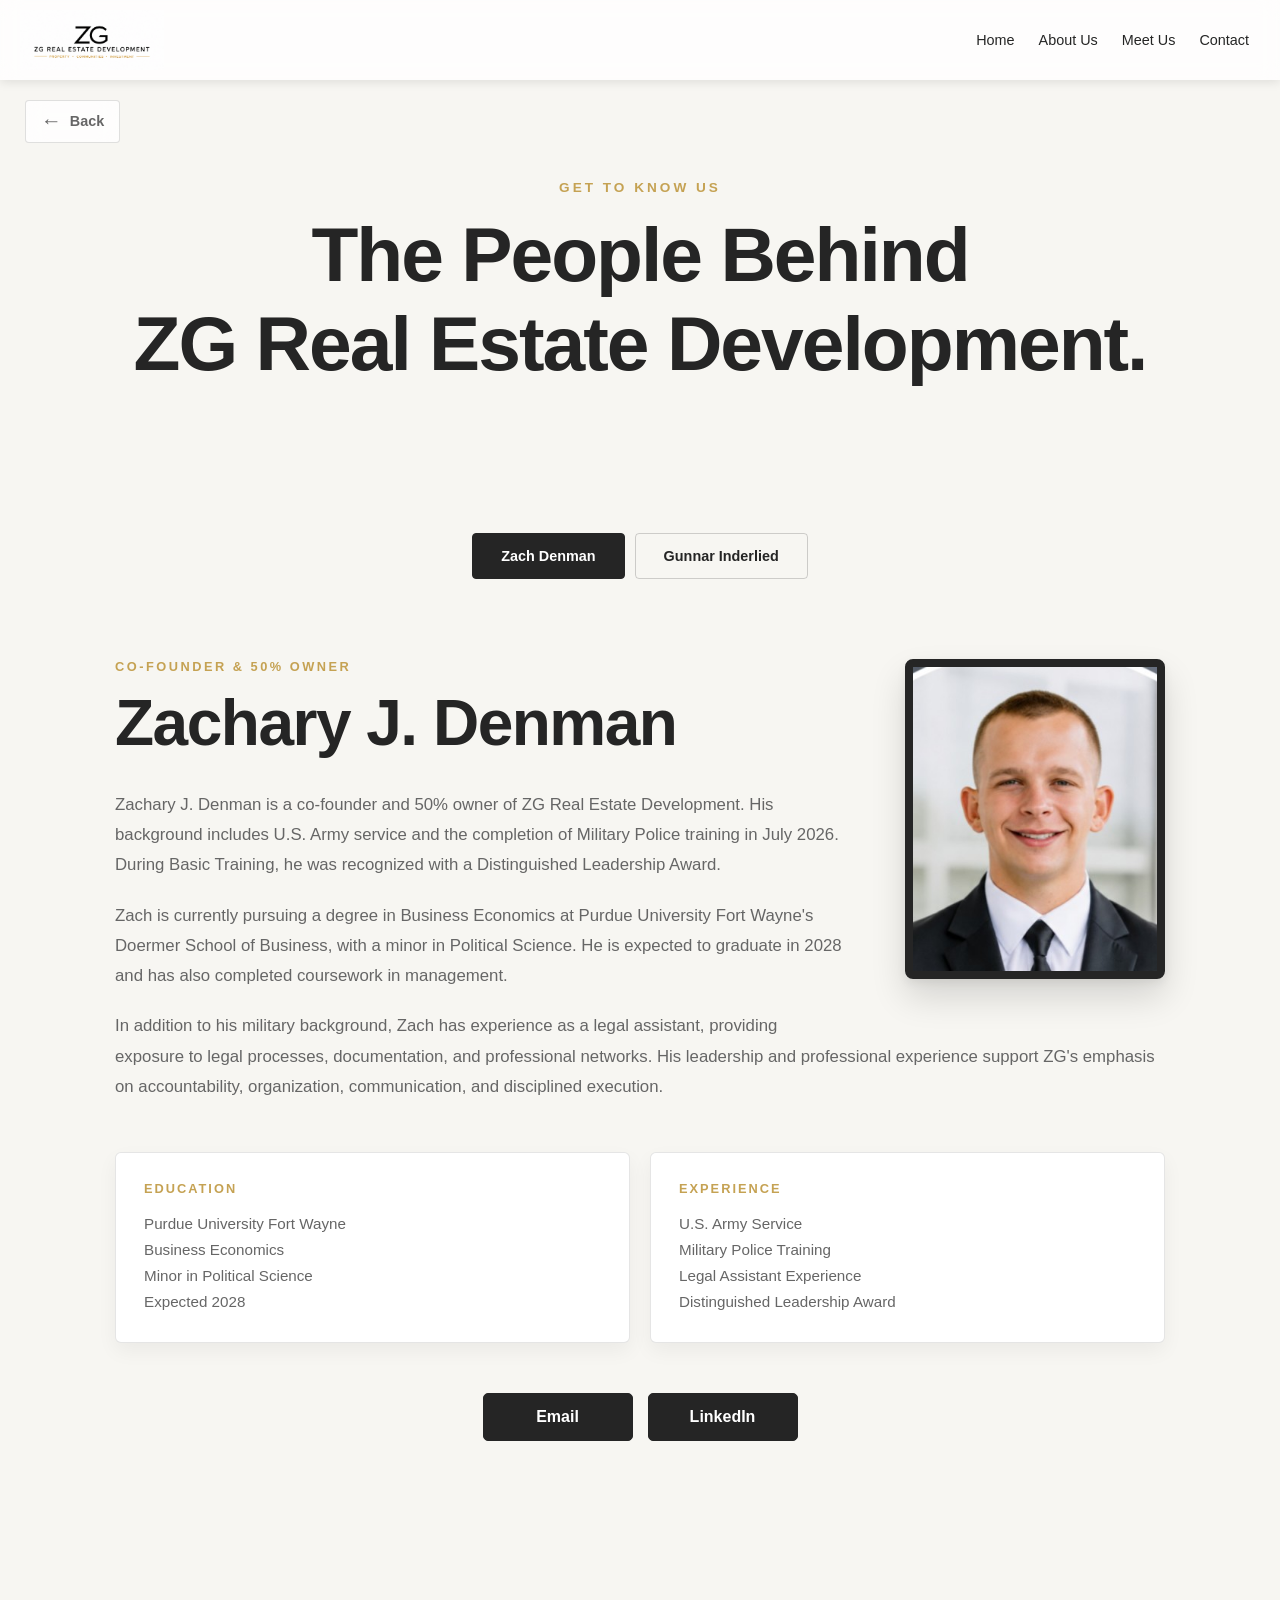
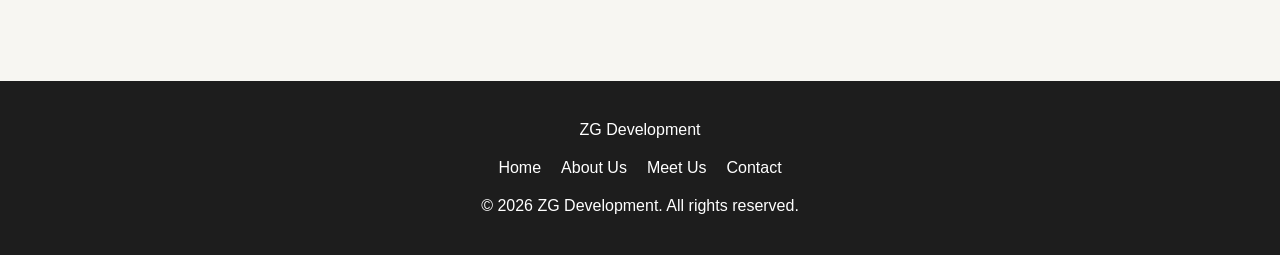
==== about.html @ 619434e5 "Add files via upload" ====
<!DOCTYPE html>
<html lang="en">

<head>
    <meta charset="UTF-8">
    <meta name="viewport" content="width=device-width, initial-scale=1.0">

    <title>Meet Us | ZG Real Estate Development</title>

    <!-- Website styles -->
    <link rel="stylesheet" href="variables.css">
    <link rel="stylesheet" href="about_styles.css">
</head>

<body>

    <!-- ============================================================
         NAVIGATION
         ============================================================ -->

    <header class="nav">

        <div class="nav-container">

            <!-- Logo -->
            <a class="nav-logo" href="index.html">
                <img
                    src="images/zg_logo.png"
                    alt="ZG Development Logo"
                >
            </a>

            <!-- Main Navigation -->
            <nav class="nav-links">

                <a href="index.html#home" class="nav-item">
                    Home
                </a>

                <a href="index.html#about" class="nav-item">
                    About Us
                </a>

                <a href="index.html#meet-us" class="nav-item">
                    Meet Us
                </a>

                <!--<a href="index.html#projects" class="nav-item">
                    Projects
                </a>

                <a href="index.html#portfolio" class="nav-item">
                    Portfolio
                </a>-->

                <a href="index.html#contact" class="nav-item">
                    Contact
                </a>

            </nav>

        </div>

    </header>


 <main>

    <!-- Back Arrow -->
    <div class="back-button-container">

    <a href="index.html#meet-us" class="back-button">
        <span class="back-arrow">←</span>
        Back
    </a>

    </div>

    <!-- ========================================================
         MEET US HEADER
         ======================================================== -->

    <section class="people-header">

        <div class="section-container">

            <p class="section-label">
                GET TO KNOW US
            </p>

            <h1>
                The People Behind <br>ZG Real Estate Development.
            </h1>

        </div>

    </section>


    <!-- ========================================================
         FOUNDER SECTION
         ======================================================== -->

    <section class="founder-section">

        <div class="section-container">

            <!-- Founder Toggle -->

            <div class="founder-selector">

                <button
                    class="founder-tab active"
                    onclick="showFounder('zach', this)"
                >
                    Zach Denman
                </button>

                <button
                    class="founder-tab"
                    onclick="showFounder('gunnar', this)"
                >
                    Gunnar Inderlied
                </button>

            </div>


            <!-- ==================================================
                 ZACH PROFILE
                 ================================================== -->

            <article id="zach" class="person-profile active-founder">

                <div class="person-image">
                    <img
                        src="images/zach.png"
                        alt="Zachary J. Denman"
                    >
                </div>

                <div class="person-info">

                    <p class="section-label">
                        CO-FOUNDER & 50% OWNER
                    </p>

                    <h2>
                        Zachary J. Denman
                    </h2>

                    <p>
                        Zachary J. Denman is a co-founder and 50% owner
                        of ZG Real Estate Development. His background
                        includes U.S. Army service and the completion of
                        Military Police training in July 2026. During
                        Basic Training, he was recognized with a
                        Distinguished Leadership Award.
                    </p>

                    <p>
                        Zach is currently pursuing a degree in Business
                        Economics at Purdue University Fort Wayne's
                        Doermer School of Business, with a minor in
                        Political Science. He is expected to graduate
                        in 2028 and has also completed coursework in
                        management.
                    </p>

                    <p>
                        In addition to his military background, Zach has
                        experience as a legal assistant, providing
                        exposure to legal processes, documentation, and
                        professional networks. His leadership and
                        professional experience support ZG's emphasis
                        on accountability, organization, communication,
                        and disciplined execution.
                    </p>


                    <!-- Zach Details -->
                    <div class="person-details">

                        <div class="person-detail-card">
                            <h3>Education</h3>
                            <p>
                                Purdue University Fort Wayne<br>
                                Business Economics<br>
                                Minor in Political Science<br>
                                Expected 2028
                            </p>
                        </div>

                        <div class="person-detail-card">
                            <h3>Experience</h3>
                            <p>
                                U.S. Army Service<br>
                                Military Police Training<br>
                                Legal Assistant Experience<br>
                                Distinguished Leadership Award
                            </p>
                        </div>

                    </div>

                    <div class="person-links">
                        <a href="mailto:ZACH_EMAIL_HERE" class="button">Email</a>
                        <a href="https://www.linkedin.com/in/zachary-denman-938538280/" class="button" target="_blank" rel="noopener noreferrer">LinkedIn</a>
                    </div>

                </div>

            </article>


            <!-- ==================================================
                 GUNNAR PROFILE
                 ================================================== -->

            <article id="gunnar" class="person-profile">

                <div class="person-image">
                    <img
                        src="images/gunnar.jpg"
                        alt="Gunnar J. Inderlied"
                    >
                </div>

                <div class="person-info">

                    <p class="section-label">
                        CO-FOUNDER & 50% OWNER
                    </p>

                    <h2>
                        Gunnar J. Inderlied
                    </h2>

                    <p>
                        Gunnar J. Inderlied is a co-founder and 50% owner-
                        operator of ZG Real Estate Development. He began
                        working in excavation at a young age through
                        projects with his father, who has extensive
                        experience in the field. These early experiences
                        helped him develop a strong work ethic and an
                        understanding of the construction process.
                    </p>

                    <p>
                        Gunnar currently works at First Federal Savings
                        Bank in Huntington as a Commercial Loan Processor
                        and Treasury Management Assistant. Through his
                        work in banking, he has developed an understanding
                        of lending processes, financial controls, cash
                        management, and financial analysis.
                    </p>

                    <p>
                        Gunnar is pursuing a degree in Finance at Purdue
                        University Fort Wayne's Doermer School of Business.
                        His experience in construction and banking gives
                        him a unique perspective on both the practical
                        and financial sides of real estate development.
                    </p>

                    <p>
                        Gunnar first entered the real estate industry
                        through wholesaling. As he learned more about the
                        market, he recognized an opportunity to make a
                        more meaningful and lasting contribution to his
                        local community through real estate development.
                        That vision ultimately led to the creation of
                        ZG Real Estate Development and its mission of
                        strengthening communities through property
                        investment.
                    </p>


                    <!-- Gunnar Details -->

                    <div class="person-details">

                        <div class="person-detail-card">
                            <h3>Education</h3>
                            <p>
                                Purdue University Fort Wayne<br>
                                Finance
                            </p>
                        </div>

                        <div class="person-detail-card">
                            <h3>Experience</h3>
                            <p>
                                Excavation & Construction<br>
                                Commercial Loan Processing<br>
                                Treasury Management<br>
                                Real Estate Wholesaling
                            </p>
                        </div>

                    </div>

                    <div class="person-links">
                        <a href="mailto:GUNNAR_EMAIL_HERE" class="button">Email</a>
                        <a href="https://www.linkedin.com/in/gunnar-inderlied-14171b3b3/" class="button" target="_blank" rel="noopener noreferrer">LinkedIn</a>
                    </div>

                </div>

            </article>

        </div>

    </section>

</main>
   <!-- ============================================================
         FOOTER
         ============================================================ -->

    <footer>

        <div class="footer-container">

            <!-- Business Name -->
            <p>
                ZG Development
            </p>


            <!-- Footer Navigation -->
            <div class="footer-links">

                <a href="index.html#home">
                    Home
                </a>

                <!--<a href="index.html#projects">
                    Projects
                </a>

                <a href="index.html#portfolio">
                    Portfolio
                </a>-->

                <a href="index.html#about">
                    About Us
                </a>

                <a href="index.html#meet-us">
                    Meet Us
                </a>

                <a href="index.html#contact">
                    Contact
                </a>

            </div>


            <!-- Copyright -->
            <p>
                &copy; 2026 ZG Development. All rights reserved.
            </p>

        </div>

    </footer>

    <!-- ============================================================
         FOUNDER TOGGLE JAVASCRIPT
         ============================================================ -->

    <script>

        function showFounder(founder, button) {

            // Hide all founder profiles
            document
                .querySelectorAll('.person-profile')
                .forEach(profile => {
                    profile.classList.remove('active-founder');
                });


            // Remove active state from all buttons
            document
                .querySelectorAll('.founder-tab')
                .forEach(tab => {
                    tab.classList.remove('active');
                });


            // Show selected founder
            document
                .getElementById(founder)
                .classList.add('active-founder');


            // Highlight selected button
            button.classList.add('active');

        }

    </script>

</body>

</html>
---- variables.css ----
/*
======================================================================
ZG REAL ESTATE DEVELOPMENT WEBSITE
Global CSS Variables

This file contains the variables used throughout the entire website.

IMPORTANT:
    - Change values in this file to update the website globally.
    - Do NOT put actual CSS styling rules in this file.
    - Other CSS files should reference these variables using var().

Example:
    background-color: var(--color-background);

======================================================================
*/


/*
======================================================================
COLOR VARIABLES
======================================================================

Use these variables for colors throughout the website.

To change the website's color scheme, you should only need to
change the values in this section.
======================================================================
*/

:root {
    /* ============================================================
   COLORS
   ============================================================ */

:root {
       /* Charcoal */
    /* Warm off-white */
           /* Charcoal text */
     /* Muted gray */
             /* Muted gold */






}


    /* ------------------------------
       Main Website Colors
       ------------------------------ */

    /* Main page background color */
    --color-background: #F7F6F2;   

    /* Main text color */
    --color-text: #252525;  

    /* Secondary/subtitle text color */
    --color-sub-text: #666666;

    /* Main brand color */
    --color-primary: #252525;   

    /* Secondary brand color */
    --color-secondary: #666666;   

    /* Accent color used for highlights, buttons, borders, etc. */
    --color-accent: #C5A253;  


    /* ------------------------------
       Navigation Colors
       ------------------------------ */

    /* Navigation bar background */
    --color-nav: rgba(255, 255, 255, 0.88);

    /* Navigation text color */
    --color-nav-text: #252525;

    /* Navigation text color when hovered */
    --color-nav-hover: #C5A253;

    /* Navigation border color */
    --color-nav-border: #4bccff;


    /* ------------------------------
       Footer Colors
       ------------------------------ */

    /* Footer background color */
    --color-footer-background: #1D1D1D;

    /* Footer main text color */
    --color-footer-text: #FFFFFF;

    /* Footer secondary text color */
    --color-footer-sub-text: #aaaaaa;


    /* ------------------------------
       Button Colors
       ------------------------------ */

    /* Button background color */
    --color-button-background: #000000;

    /* Button text color */
    --color-button-text: #ffffff;

    /* Button background when hovered */
    --color-button-hover: #4bccff;

    /* Button text when hovered */
    --color-button-hover-text: #000000;
}


/*
======================================================================
FONT VARIABLES
======================================================================

Change the fonts used throughout the website here.

If using a custom font later, it can be added here.
======================================================================
*/

:root {

    /* Main font used for normal body text */
    --font-main: Arial, Helvetica, sans-serif;

    /* Font used for headings */
    --font-heading: Arial, Helvetica, sans-serif;

    /* Font used for navigation */
    --font-navigation: Arial, Helvetica, sans-serif;

    /* Font used for buttons */
    --font-button: Arial, Helvetica, sans-serif;
}


/*
======================================================================
FONT SIZE VARIABLES
======================================================================

These control common text sizes throughout the website.

Individual sections can still use their own sizes when necessary.
======================================================================
*/

:root {

    /* Main website body text */
    --font-size-body: 16px;

    /* Small text */
    --font-size-small: 14px;

    /* Navigation text */
    --font-size-navigation: 16px;

    /* Main page heading */
    --font-size-h1: 48px;

    /* Section heading */
    --font-size-h2: 36px;

    /* Smaller heading */
    --font-size-h3: 28px;

    /* Button text */
    --font-size-button: 16px;
}


/*
======================================================================
FONT WEIGHT VARIABLES
======================================================================
*/

:root {

    /* Normal body text */
    --font-weight-normal: 400;

    /* Slightly emphasized text */
    --font-weight-medium: 500;

    /* Bold text */
    --font-weight-bold: 700;
}


/*
======================================================================
NAVIGATION VARIABLES
======================================================================

These variables control the overall appearance and spacing
of the navigation bar.
======================================================================
*/

:root {

    /* Height of the navigation bar */
    --nav-height: 80px;

    /* Horizontal/vertical padding inside the navigation */
    --nav-padding: 20px;

    /* Padding around each navigation item */
    --nav-item-padding: 15px;

    /* Space between navigation items */
    --nav-item-gap: 10px;

    /* Width of the navigation border */
    --nav-border-width: 1px;

    /* Navigation border radius */
    --nav-border-radius: 0px;

    /* Navigation shadow */
    --nav-shadow: 0 2px 10px rgba(0, 0, 0, 0.1);

    /* Distance between the logo and navigation links */
    --nav-logo-margin: 30px;
}


/*
======================================================================
WEBSITE LAYOUT VARIABLES
======================================================================

These control the overall width and spacing of website content.
======================================================================
*/

:root {

    /* Maximum width of the main website content */
    --content-max-width: 1200px;

    /* Horizontal padding around website content */
    --content-padding: 20px;

    /* Default spacing between sections */
    --section-spacing: 80px;

    /* Default section top/bottom padding */
    --section-padding: 80px;

    /* Default section left/right padding */
    --section-horizontal-padding: 20px;
}


/*
======================================================================
SPACING VARIABLES
======================================================================

These provide consistent spacing throughout the website.

Use these instead of creating random spacing values whenever possible.
======================================================================
*/

:root {

    /* Extra-small spacing */
    --spacing-xs: 5px;

    /* Small spacing */
    --spacing-sm: 10px;

    /* Medium spacing */
    --spacing-md: 20px;

    /* Large spacing */
    --spacing-lg: 40px;

    /* Extra-large spacing */
    --spacing-xl: 60px;

    /* Very large spacing */
    --spacing-xxl: 80px;
}


/*
======================================================================
BORDER VARIABLES
======================================================================

Common border settings used throughout the website.
======================================================================
*/

:root {

    /* Standard border width */
    --border-width: 1px;

    /* Standard border style */
    --border-style: solid;

    /* Default border color */
    --border-color: #dddddd;

    /* Small corner radius */
    --border-radius-small: 4px;

    /* Medium corner radius */
    --border-radius-medium: 8px;

    /* Large corner radius */
    --border-radius-large: 16px;

    /* Completely round elements */
    --border-radius-round: 50%;
}


/*
======================================================================
BUTTON VARIABLES
======================================================================
*/

:root {

    /* Button padding */
    --button-padding-vertical: 12px;
    --button-padding-horizontal: 24px;

    /* Button border width */
    --button-border-width: 1px;

    /* Button corner radius */
    --button-border-radius: 6px;

    /* Time it takes for button hover animations */
    --button-transition-speed: 0.2s;
}


/*
======================================================================
IMAGE VARIABLES
======================================================================

These are useful for keeping images consistent throughout
the website.
======================================================================
*/

:root {

    /* Default image corner radius */
    --image-border-radius: 8px;

    /* Default image aspect ratio */
    --image-aspect-ratio: 16 / 9;
}


/*
======================================================================
SHADOW VARIABLES
======================================================================

Common shadows used throughout the website.
======================================================================
*/

:root {

    /* Small shadow */
    --shadow-small: 0 2px 5px rgba(0, 0, 0, 0.1);

    /* Medium shadow */
    --shadow-medium: 0 4px 10px rgba(0, 0, 0, 0.15);

    /* Large shadow */
    --shadow-large: 0 8px 20px rgba(0, 0, 0, 0.2);
}


/*
======================================================================
TRANSITION VARIABLES
======================================================================

Controls how quickly animations and hover effects occur.
======================================================================
*/

:root {

    /* Fast transition */
    --transition-fast: 0.15s ease;

    /* Normal transition */
    --transition-normal: 0.25s ease;

    /* Slow transition */
    --transition-slow: 0.4s ease;
}


/*
======================================================================
Z-INDEX VARIABLES
======================================================================

Controls which elements appear in front of other elements.

Higher numbers appear above lower numbers.
======================================================================
*/

:root {

    /* Normal content */
    --z-content: 1;

    /* Images/cards that need slight priority */
    --z-card: 10;

    /* Navigation bar */
    --z-navigation: 1000;

    /* Modals/popups */
    --z-modal: 2000;
}


/*
======================================================================
RESPONSIVE BREAKPOINT VARIABLES
======================================================================

These values can be used when creating media queries.

NOTE:
CSS variables cannot be directly used as the condition of a
media query in standard CSS, so these values are primarily
documentation/reference values.

Common breakpoints:
    Mobile:       < 768px
    Tablet:       768px - 1023px
    Desktop:      1024px+
======================================================================
*/

/*
    Mobile:
    768px

    Tablet:
    1024px

    Large Desktop:
    1440px
*/
---- about_styles.css ----
/* ============================================================
   INITIALIZING STYLES
   ============================================================ */

* {
    margin: 0;
    padding: 0;
    box-sizing: border-box;
}

html,
body {
    width: 100%;
    min-height: 100%;
}

body {
    font-family: var(--font-main);
    background-color: var(--color-background);
    color: var(--color-text);
}

a {
    text-decoration: none;
    color: inherit;
}


/* ============================================================
   NAVIGATION BAR
   ============================================================ */

.nav {
    width: 100%;
}

.nav-container {
    display: flex;
    align-items: center;

    position: fixed;
    top: 0;
    left: 0;

    width: 100%;
    height: var(--nav-height);

    padding: 0 20px;

    background-color: rgba(255, 255, 255, 0.8);

    backdrop-filter: blur(10px);
    -webkit-backdrop-filter: blur(10px);

    box-shadow: var(--nav-shadow);

    z-index: 1000;
}


/* ============================================================
   NAVIGATION LOGO
   ============================================================ */

.nav-logo {
    display: flex;
    align-items: center;

    margin-right: auto;

    height: 60px;

    flex-shrink: 0;
}

.nav-logo img {
    display: block;

    height: 60px;
    width: auto;

    object-fit: contain;
}


/* ============================================================
   NAVIGATION LINKS
   ============================================================ */

.nav-links {
    display: flex;
    align-items: center;

    gap: 2px;

    flex-shrink: 0;
}

.nav-item {
    display: block;

    padding: 8px 10px;

    color: var(--color-nav-text);

    border: var(--nav-border-width) solid transparent;
    border-radius: var(--border-radius);

    white-space: nowrap;

    font-size: 0.9rem;

    transition:
        color 0.2s ease,
        background-color 0.2s ease,
        border-color 0.2s ease;
}

.nav-item:hover {
    color: var(--color-nav-hover);
    border-color: var(--color-accent);
}

/* ============================================================
   BACK BUTTON
   ============================================================ */

.back-button-container {
    position: fixed;
    top: 100px;
    left: 25px;
    z-index: 999;
}

.back-button {
    display: inline-flex;
    align-items: center;
    gap: 8px;

    padding: 10px 15px;

    color: var(--color-secondary);
    background-color: rgba(255, 255, 255, 0.8);

    border: 1px solid rgba(0, 0, 0, 0.12);
    border-radius: 4px;

    font-size: 0.9rem;
    font-weight: 600;

    backdrop-filter: blur(10px);
    -webkit-backdrop-filter: blur(10px);

    transition:
        color 0.2s ease,
        transform 0.2s ease,
        background-color 0.2s ease;
}

.back-arrow {
    font-size: 1.3rem;
    line-height: 1;
}

.back-button:hover {
    color: var(--color-accent);
    transform: translateX(-3px);
    background-color: rgba(255, 255, 255, 0.95);
}

/* ============================================================
   PEOPLE HEADER
   ============================================================ */

.people-header {
    padding-top: 180px;
    padding-bottom: 80px;

    text-align: center;

    background-color: var(--color-background);
}

.people-header .section-label {
    margin-bottom: 15px;

    color: var(--color-accent);

    font-size: 0.85rem;
    font-weight: 700;

    letter-spacing: 3px;
}

.people-header h1 {
    margin-bottom: 25px;

    color: var(--color-primary);

    font-size: clamp(3rem, 6vw, 5rem);
    font-weight: 600;

    letter-spacing: -2px;
}

.people-intro {
    max-width: 650px;

    margin: 0 auto;

    color: var(--color-secondary);

    font-size: 1.1rem;
    line-height: 1.7;
}


/* ============================================================
   FOUNDER SECTION
   ============================================================ */

.founder-section {
    padding: 40px var(--content-padding) 120px;

    background-color: var(--color-background);
}


/* ============================================================
   FOUNDER SELECTOR
   ============================================================ */

.founder-selector {
    display: flex;

    justify-content: center;

    gap: 10px;

    margin-bottom: 80px;
}

.founder-tab {
    padding: 14px 28px;

    border: 1px solid rgba(37, 37, 37, 0.2);

    border-radius: 4px;

    background-color: transparent;

    color: var(--color-primary);

    font-family: inherit;
    font-size: 0.9rem;
    font-weight: 600;

    cursor: pointer;

    transition:
        background-color 0.2s ease,
        color 0.2s ease,
        border-color 0.2s ease;
}

.founder-tab:hover,
.founder-tab.active {
    background-color: var(--color-primary);

    border-color: var(--color-primary);

    color: #ffffff;
}


/* ============================================================
   PERSON PROFILE
   ============================================================ */

.person-profile {
    display: none;

    max-width: 1050px;

    margin: 0 auto;

    padding-bottom: 120px;
}

.person-profile.active-founder {
    display: block;
}


/* ============================================================
   PERSON IMAGE
   ============================================================ */

.person-image {
    float: right;

    width: 260px;
    height: 320px;

    margin: 0 0 35px 55px;

    overflow: hidden;

    border-radius: 8px;

    border: 8px solid var(--color-primary);

    box-shadow:
        0 18px 35px rgba(0, 0, 0, 0.14),
        0 4px 10px rgba(0, 0, 0, 0.06);
}

.person-image img {
    width: 100%;
    height: 100%;

    display: block;

    object-fit: cover;
}


/* ============================================================
   PERSON INFORMATION
   ============================================================ */

.person-info {
    display: block;
}

.person-info .section-label {
    margin-bottom: 12px;

    color: var(--color-accent);

    font-size: 0.8rem;
    font-weight: 700;

    letter-spacing: 2.5px;
}

.person-info h2 {
    margin-bottom: 30px;

    color: var(--color-primary);

    font-size: clamp(2.5rem, 5vw, 4rem);

    font-weight: 600;

    letter-spacing: -1.5px;
}

.person-info > p:not(.section-label) {
    margin-bottom: 20px;

    color: var(--color-secondary);

    font-size: 1.05rem;

    line-height: 1.8;
}


/* ============================================================
   PERSON DETAILS
   ============================================================ */

.person-details {
    display: grid;

    grid-template-columns: 1fr 1fr;

    gap: 30px;

    margin-top: 40px;

    clear: both;
}

.person-details h3 {
    margin-bottom: 10px;

    color: var(--color-primary);

    font-size: 1rem;
}

.person-details p {
    color: var(--color-secondary);

    line-height: 1.6;
}

/* Person Cards */

.person-details {
    display: grid;
    grid-template-columns: 1fr 1fr;
    gap: 20px;

    margin-top: 50px;
    clear: both;
}

.person-detail-card {
    padding: 28px;

    background-color: #ffffff;

    border: 1px solid rgba(0, 0, 0, 0.1);
    border-radius: 6px;

    box-shadow: 0 8px 20px rgba(0, 0, 0, 0.05);
}

.person-detail-card h3 {
    margin-bottom: 15px;

    color: var(--color-accent);

    font-size: 0.8rem;
    font-weight: 700;
    letter-spacing: 2px;
    text-transform: uppercase;
}

.person-detail-card p {
    color: var(--color-secondary);
    font-size: 0.95rem;
    line-height: 1.7;
}


/* ============================================================
   PERSON LINKS
   ============================================================ */

.person-links {
    display: flex;
    justify-content: center;
    gap: 15px;
    margin-top: 50px;
    clear: both;
}

.person-links .button {
    display: inline-flex;
    align-items: center;
    justify-content: center;

    min-width: 150px;
    padding: 14px 28px;

    background-color: var(--color-primary);
    color: #ffffff;

    border: 1px solid var(--color-primary);
    border-radius: 5px;

    font-size: 1rem;
    font-weight: 600;

    transition:
        background-color 0.2s ease,
        color 0.2s ease,
        border-color 0.2s ease,
        transform 0.2s ease;
}

.person-links .button:hover {
    background-color: var(--color-accent);
    border-color: var(--color-accent);
    color: var(--color-primary);
    transform: translateY(-2px);
}


/* ============================================================
   FOOTER
   ============================================================ */

footer {
    width: 100%;

    padding: 40px var(--content-padding);

    background-color: var(--color-footer-background);

    color: var(--color-footer-text);

    text-align: center;
}

.footer-container {
    width: 100%;
    max-width: var(--content-width);

    margin: 0 auto;
}

.footer-links {
    display: flex;

    justify-content: center;

    gap: 20px;

    margin: 20px 0;
}

.footer-links a:hover {
    color: var(--color-accent);
}


/* ============================================================
   MOBILE
   ============================================================ */

@media (max-width: 768px) {

    .nav-container {
        padding: 0 15px;
    }

    .nav-logo {
        height: 50px;
    }

    .nav-logo img {
        height: 50px;
    }

    .nav-links {
        gap: 0;
    }

    .nav-item {
        padding: 7px 6px;
        font-size: 0.8rem;
    }


    .people-header {
        padding-top: 150px;
        padding-bottom: 60px;
    }

    .people-header h1 {
        font-size: 3rem;
    }


    .founder-selector {
        flex-direction: column;

        align-items: stretch;

        max-width: 350px;

        margin-left: auto;
        margin-right: auto;

        margin-bottom: 60px;
    }

    .founder-tab {
        text-align: center;
    }


    .person-profile {
        padding-bottom: 80px;
    }


    .person-image {
        float: none;

        width: 220px;
        height: 280px;

        margin: 0 auto 40px;
    }


    .person-details {
        grid-template-columns: 1fr;
    }


    .person-links {
        flex-wrap: wrap;
    }
}
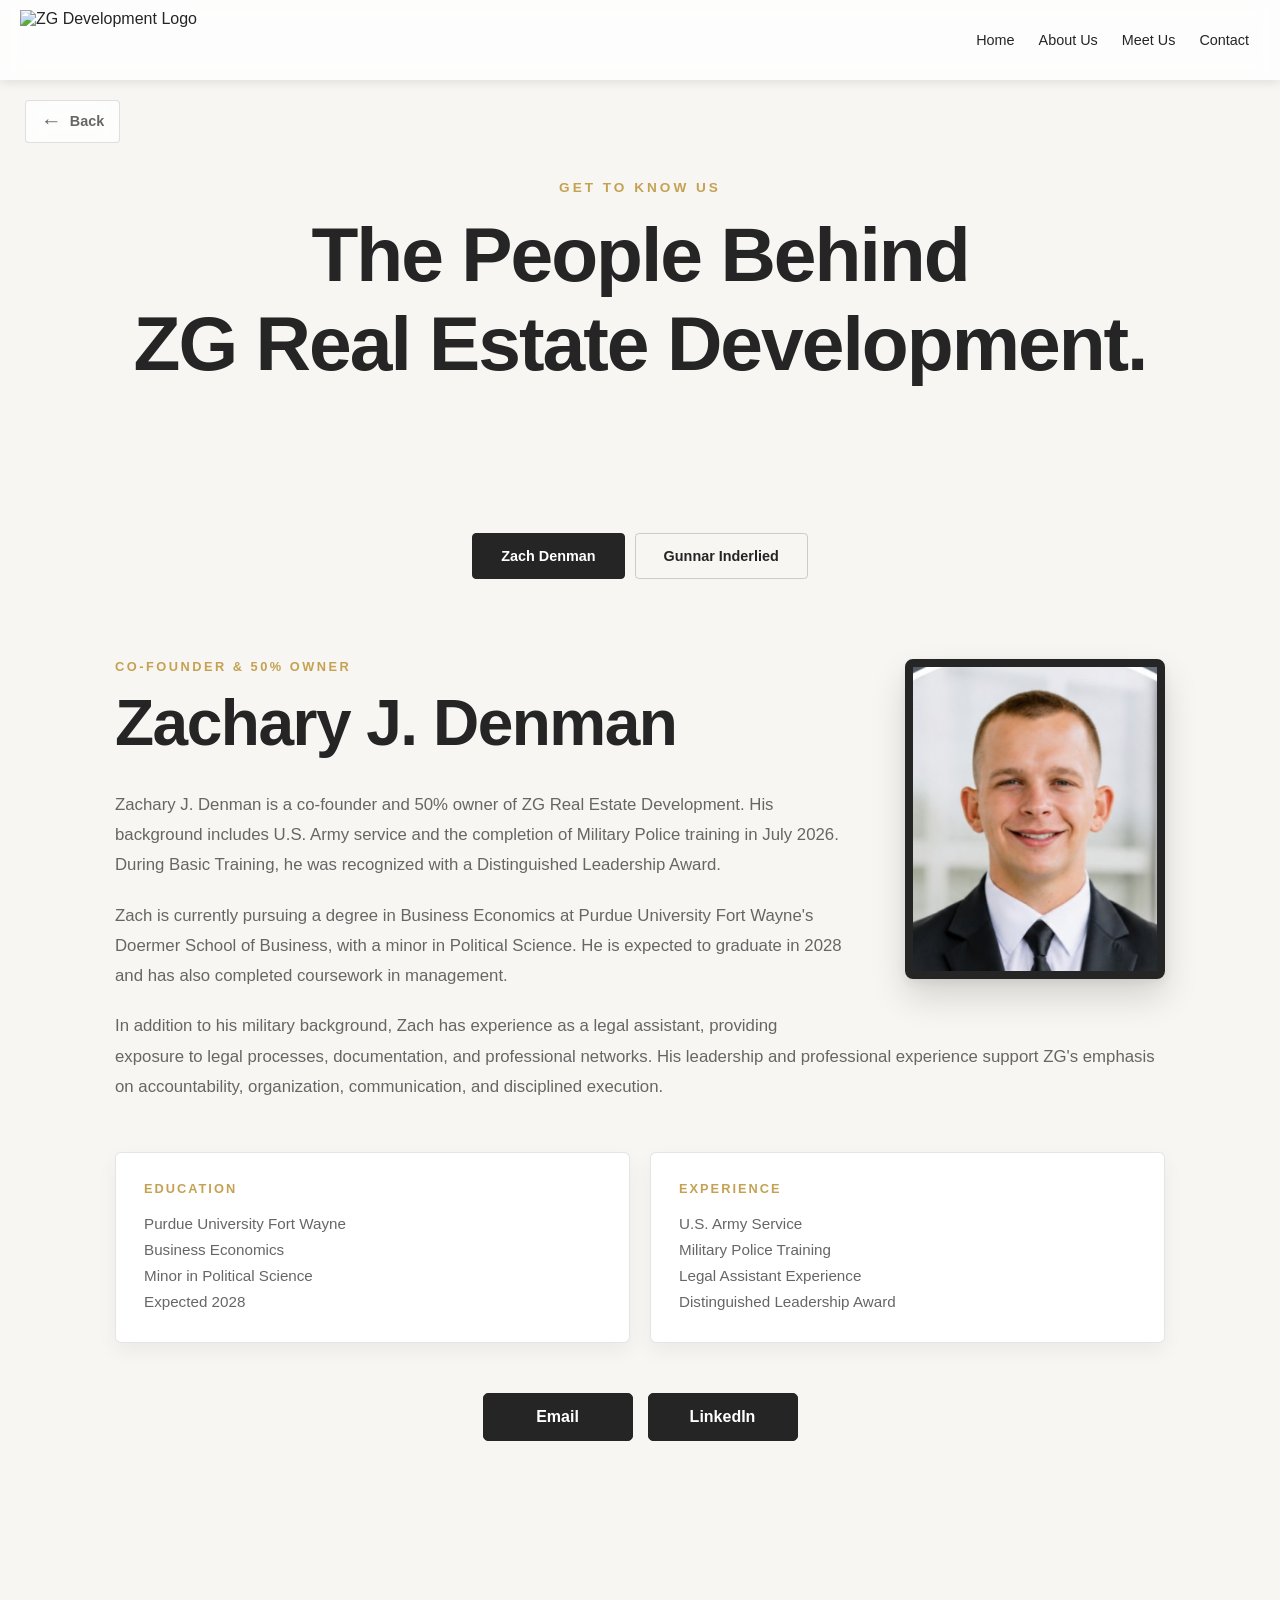
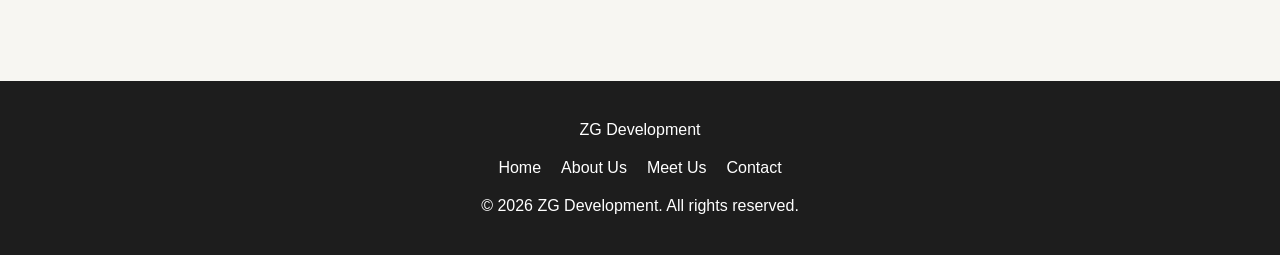
==== commit 955780ac: "Update about.html" ====
--- a/about.html
+++ b/about.html
@@ -25,7 +25,7 @@
             <!-- Logo -->
             <a class="nav-logo" href="index.html">
                 <img
-                    src="images/zg_logo.png"
+                    src="images/zg_logo_small.jpg"
                     alt="ZG Development Logo"
                 >
             </a>
@@ -204,7 +204,7 @@
                     </div>
 
                     <div class="person-links">
-                        <a href="mailto:ZACH_EMAIL_HERE" class="button">Email</a>
+                        <a href="mailto:zachary@zgre-development.com" class="button">Email</a>
                         <a href="https://www.linkedin.com/in/zachary-denman-938538280/" class="button" target="_blank" rel="noopener noreferrer">LinkedIn</a>
                     </div>
 
@@ -301,7 +301,7 @@
                     </div>
 
                     <div class="person-links">
-                        <a href="mailto:GUNNAR_EMAIL_HERE" class="button">Email</a>
+                        <a href="mailto:gunnar@zgre-development.com" class="button">Email</a>
                         <a href="https://www.linkedin.com/in/gunnar-inderlied-14171b3b3/" class="button" target="_blank" rel="noopener noreferrer">LinkedIn</a>
                     </div>
 
@@ -406,4 +406,4 @@
 
 </body>
 
-</html>+</html>
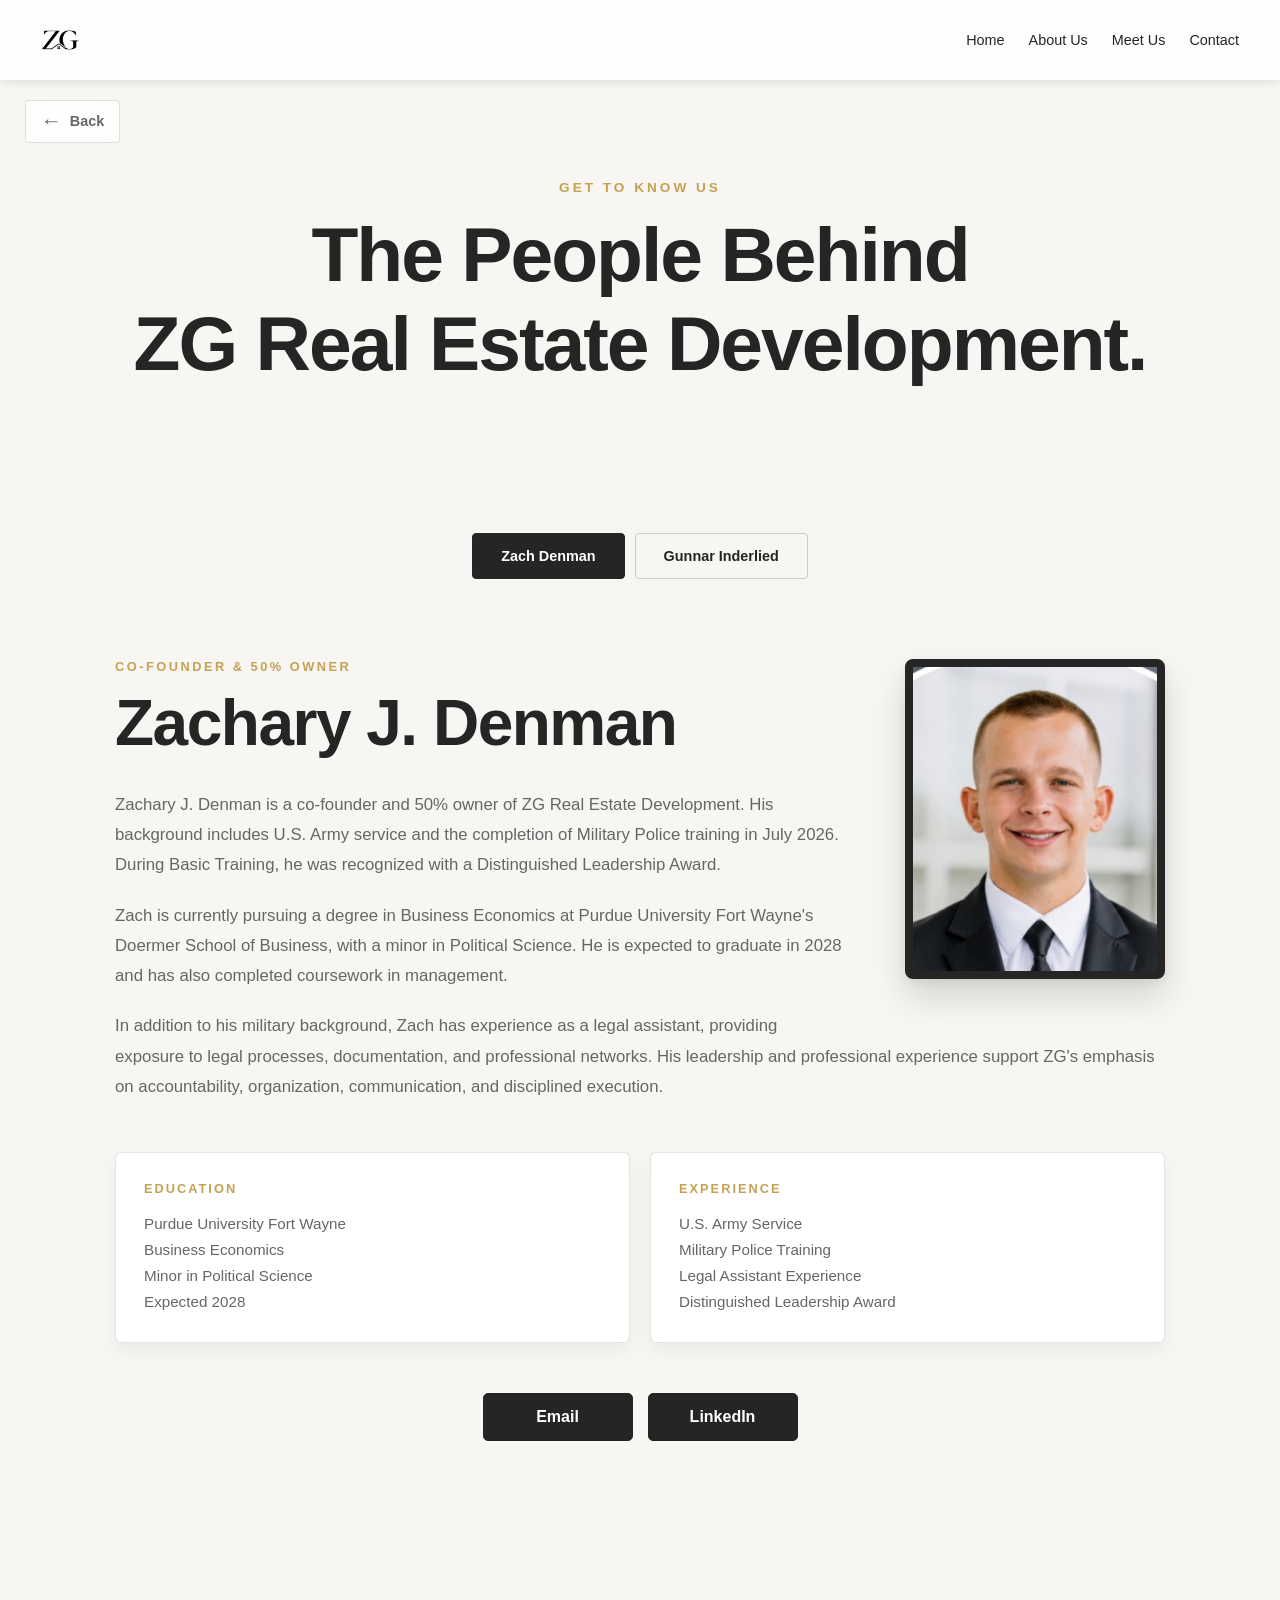
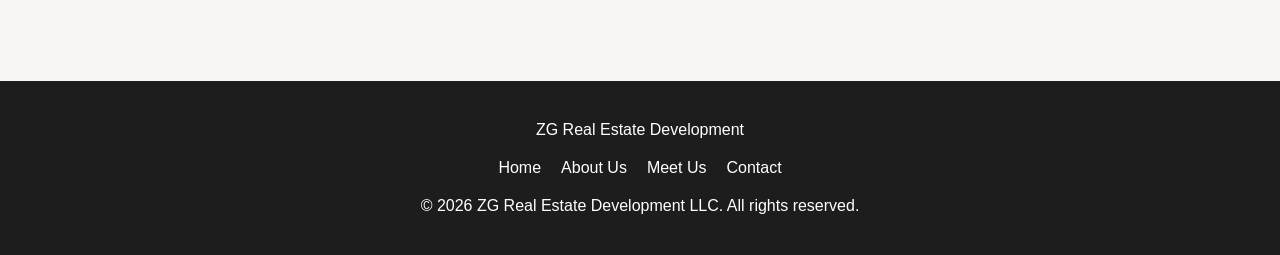
==== commit ac36bb68: "Update about.html" ====
--- a/about.html
+++ b/about.html
@@ -324,7 +324,7 @@
 
             <!-- Business Name -->
             <p>
-                ZG Development
+                ZG Real Estate Development
             </p>
 
 
@@ -360,7 +360,7 @@
 
             <!-- Copyright -->
             <p>
-                &copy; 2026 ZG Development. All rights reserved.
+                &copy; 2026 ZG Real Estate Development LLC. All rights reserved.
             </p>
 
         </div>
@@ -371,38 +371,65 @@
          FOUNDER TOGGLE JAVASCRIPT
          ============================================================ -->
 
-    <script>
-
-        function showFounder(founder, button) {
-
-            // Hide all founder profiles
-            document
-                .querySelectorAll('.person-profile')
-                .forEach(profile => {
-                    profile.classList.remove('active-founder');
-                });
-
-
-            // Remove active state from all buttons
-            document
-                .querySelectorAll('.founder-tab')
-                .forEach(tab => {
-                    tab.classList.remove('active');
-                });
-
-
-            // Show selected founder
-            document
-                .getElementById(founder)
-                .classList.add('active-founder');
-
-
-            // Highlight selected button
-            button.classList.add('active');
+         <script>
+
+    function showFounder(founder, button) {
+
+        // Hide all founder profiles
+        document
+            .querySelectorAll('.person-profile')
+            .forEach(profile => {
+                profile.classList.remove('active-founder');
+            });
+
+
+        // Remove active state from all buttons
+        document
+            .querySelectorAll('.founder-tab')
+            .forEach(tab => {
+                tab.classList.remove('active');
+            });
+
+
+        // Show selected founder
+        document
+            .getElementById(founder)
+            .classList.add('active-founder');
+
+
+        // Highlight selected button
+        button.classList.add('active');
+
+    }
+
+
+    // Check which founder was selected from the URL
+    window.addEventListener('DOMContentLoaded', function () {
+
+        const founder = window.location.hash.substring(1);
+
+        if (founder === 'zach' || founder === 'gunnar') {
+
+            const button = document.querySelector(
+                `.founder-tab[onclick*="${founder}"]`
+            );
+
+            if (button) {
+                showFounder(founder, button);
+            }
+
+            // Remove the hash so the page stays at the top
+            history.replaceState(
+                null,
+                '',
+                window.location.pathname
+            );
 
         }
 
-    </script>
+    });
+
+</script>
 
 </body>
 
--- a/about_styles.css
+++ b/about_styles.css
@@ -34,6 +34,8 @@
     width: 100%;
 }
 
+
+/* Main navigation container */
 .nav-container {
     display: flex;
     align-items: center;
@@ -45,7 +47,7 @@
     width: 100%;
     height: var(--nav-height);
 
-    padding: 0 20px;
+    padding: 0 30px;
 
     background-color: rgba(255, 255, 255, 0.8);
 
@@ -68,18 +70,24 @@
 
     margin-right: auto;
 
-    height: 60px;
-
-    flex-shrink: 0;
+    height: 55px;
 }
 
 .nav-logo img {
     display: block;
 
-    height: 60px;
+    height: 55px;
     width: auto;
 
     object-fit: contain;
+}
+
+.nav-logo {
+    height: 40px;
+}
+
+.nav-logo img {
+    height: 40px;
 }
 
 
@@ -598,4 +606,4 @@
     .person-links {
         flex-wrap: wrap;
     }
-}+}
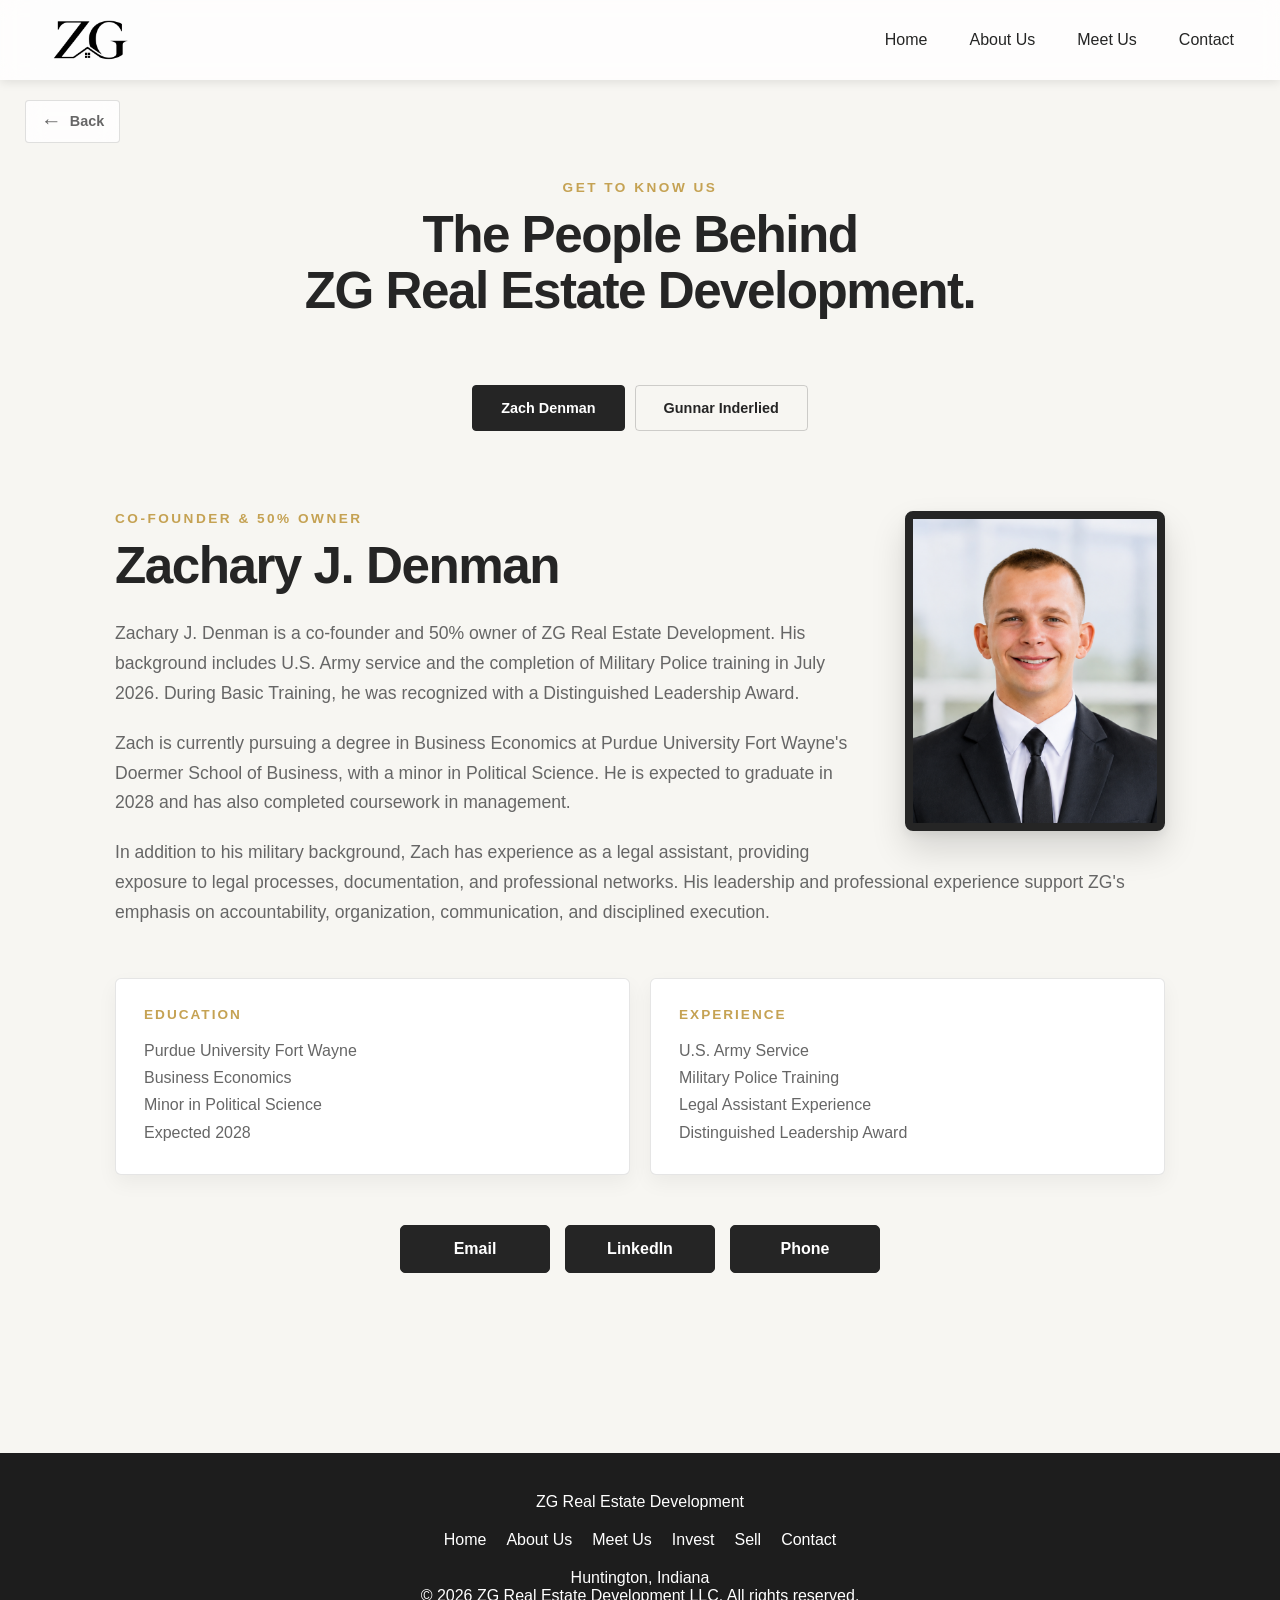
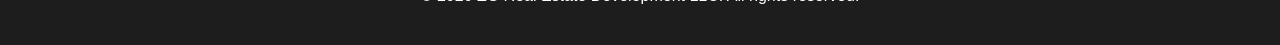
==== commit a22d687b: "Update about.html" ====
--- a/about.html
+++ b/about.html
@@ -206,6 +206,7 @@
                     <div class="person-links">
                         <a href="mailto:zachary@zgre-development.com" class="button">Email</a>
                         <a href="https://www.linkedin.com/in/zachary-denman-938538280/" class="button" target="_blank" rel="noopener noreferrer">LinkedIn</a>
+                        <a href="tel:2603888942" class="button">Phone</a>
                     </div>
 
                 </div>
@@ -303,6 +304,7 @@
                     <div class="person-links">
                         <a href="mailto:gunnar@zgre-development.com" class="button">Email</a>
                         <a href="https://www.linkedin.com/in/gunnar-inderlied-14171b3b3/" class="button" target="_blank" rel="noopener noreferrer">LinkedIn</a>
+                        <a href="tel:2603888009" class="button">Phone</a>
                     </div>
 
                 </div>
@@ -322,43 +324,23 @@
 
         <div class="footer-container">
 
-            <!-- Business Name -->
             <p>
-                ZG Real Estate Development
+                <a href="index.html#home">ZG Real Estate Development</a>
             </p>
 
-
-            <!-- Footer Navigation -->
             <div class="footer-links">
-
-                <a href="index.html#home">
-                    Home
-                </a>
-
-                <!--<a href="index.html#projects">
-                    Projects
-                </a>
-
-                <a href="index.html#portfolio">
-                    Portfolio
-                </a>-->
-
-                <a href="index.html#about">
-                    About Us
-                </a>
-
-                <a href="index.html#meet-us">
-                    Meet Us
-                </a>
-
-                <a href="index.html#contact">
-                    Contact
-                </a>
-
+                <a href="index.html#home">Home</a>
+                <a href="index.html#about">About Us</a>
+                <a href="index.html#meet-us">Meet Us</a>
+                <a href="invest.html">Invest</a>
+                <a href="sell.html">Sell</a>
+                <a href="contact.html">Contact</a>
             </div>
 
-
-            <!-- Copyright -->
+            <p>
+                Huntington, Indiana
+            </p>
+
             <p>
                 &copy; 2026 ZG Real Estate Development LLC. All rights reserved.
             </p>
--- a/about_styles.css
+++ b/about_styles.css
@@ -34,8 +34,6 @@
     width: 100%;
 }
 
-
-/* Main navigation container */
 .nav-container {
     display: flex;
     align-items: center;
@@ -70,24 +68,16 @@
 
     margin-right: auto;
 
-    height: 55px;
+    height: 80px;
 }
 
 .nav-logo img {
     display: block;
 
-    height: 55px;
+    height: 80px;
     width: auto;
 
     object-fit: contain;
-}
-
-.nav-logo {
-    height: 40px;
-}
-
-.nav-logo img {
-    height: 40px;
 }
 
 
@@ -99,24 +89,16 @@
     display: flex;
     align-items: center;
 
-    gap: 2px;
-
-    flex-shrink: 0;
+    gap: 10px;
 }
 
 .nav-item {
-    display: block;
-
-    padding: 8px 10px;
+    padding: var(--nav-item-padding);
 
     color: var(--color-nav-text);
 
     border: var(--nav-border-width) solid transparent;
     border-radius: var(--border-radius);
-
-    white-space: nowrap;
-
-    font-size: 0.9rem;
 
     transition:
         color 0.2s ease,
@@ -129,20 +111,24 @@
     border-color: var(--color-accent);
 }
 
+
 /* ============================================================
    BACK BUTTON
    ============================================================ */
 
 .back-button-container {
     position: fixed;
+
     top: 100px;
     left: 25px;
+
     z-index: 999;
 }
 
 .back-button {
     display: inline-flex;
     align-items: center;
+
     gap: 8px;
 
     padding: 10px 15px;
@@ -172,9 +158,12 @@
 
 .back-button:hover {
     color: var(--color-accent);
+
     transform: translateX(-3px);
+
     background-color: rgba(255, 255, 255, 0.95);
 }
+
 
 /* ============================================================
    PEOPLE HEADER
@@ -182,7 +171,7 @@
 
 .people-header {
     padding-top: 180px;
-    padding-bottom: 80px;
+    padding-bottom: 0;
 
     text-align: center;
 
@@ -190,14 +179,14 @@
 }
 
 .people-header .section-label {
-    margin-bottom: 15px;
+    margin-bottom: 12px;
 
     color: var(--color-accent);
 
     font-size: 0.85rem;
     font-weight: 700;
 
-    letter-spacing: 3px;
+    letter-spacing: 2.5px;
 }
 
 .people-header h1 {
@@ -205,10 +194,11 @@
 
     color: var(--color-primary);
 
-    font-size: clamp(3rem, 6vw, 5rem);
+    font-size: clamp(2.3rem, 4vw, 3.6rem);
     font-weight: 600;
 
-    letter-spacing: -2px;
+    line-height: 1.1;
+    letter-spacing: -1.5px;
 }
 
 .people-intro {
@@ -292,7 +282,7 @@
 
     margin: 0 auto;
 
-    padding-bottom: 120px;
+    padding-bottom: 60px;
 }
 
 .person-profile.active-founder {
@@ -346,21 +336,22 @@
 
     color: var(--color-accent);
 
-    font-size: 0.8rem;
+    font-size: 0.85rem;
     font-weight: 700;
 
     letter-spacing: 2.5px;
 }
 
 .person-info h2 {
-    margin-bottom: 30px;
+    margin-bottom: 25px;
 
     color: var(--color-primary);
 
-    font-size: clamp(2.5rem, 5vw, 4rem);
+    font-size: clamp(2.3rem, 4vw, 3.6rem);
 
     font-weight: 600;
 
+    line-height: 1.1;
     letter-spacing: -1.5px;
 }
 
@@ -369,9 +360,9 @@
 
     color: var(--color-secondary);
 
-    font-size: 1.05rem;
-
-    line-height: 1.8;
+    font-size: 1.1rem;
+
+    line-height: 1.7;
 }
 
 
@@ -384,37 +375,15 @@
 
     grid-template-columns: 1fr 1fr;
 
-    gap: 30px;
-
-    margin-top: 40px;
+    gap: 20px;
+
+    margin-top: 50px;
 
     clear: both;
 }
 
-.person-details h3 {
-    margin-bottom: 10px;
-
-    color: var(--color-primary);
-
-    font-size: 1rem;
-}
-
-.person-details p {
-    color: var(--color-secondary);
-
-    line-height: 1.6;
-}
-
-/* Person Cards */
-
-.person-details {
-    display: grid;
-    grid-template-columns: 1fr 1fr;
-    gap: 20px;
-
-    margin-top: 50px;
-    clear: both;
-}
+
+/* Person Detail Cards */
 
 .person-detail-card {
     padding: 28px;
@@ -422,9 +391,11 @@
     background-color: #ffffff;
 
     border: 1px solid rgba(0, 0, 0, 0.1);
+
     border-radius: 6px;
 
-    box-shadow: 0 8px 20px rgba(0, 0, 0, 0.05);
+    box-shadow:
+        0 8px 20px rgba(0, 0, 0, 0.05);
 }
 
 .person-detail-card h3 {
@@ -432,15 +403,19 @@
 
     color: var(--color-accent);
 
-    font-size: 0.8rem;
+    font-size: 0.85rem;
     font-weight: 700;
+
     letter-spacing: 2px;
+
     text-transform: uppercase;
 }
 
 .person-detail-card p {
     color: var(--color-secondary);
-    font-size: 0.95rem;
+
+    font-size: 1rem;
+
     line-height: 1.7;
 }
 
@@ -451,24 +426,32 @@
 
 .person-links {
     display: flex;
+
     justify-content: center;
+
     gap: 15px;
+
     margin-top: 50px;
+
     clear: both;
 }
 
 .person-links .button {
     display: inline-flex;
+
     align-items: center;
     justify-content: center;
 
     min-width: 150px;
+
     padding: 14px 28px;
 
     background-color: var(--color-primary);
+
     color: #ffffff;
 
     border: 1px solid var(--color-primary);
+
     border-radius: 5px;
 
     font-size: 1rem;
@@ -483,8 +466,11 @@
 
 .person-links .button:hover {
     background-color: var(--color-accent);
+
     border-color: var(--color-accent);
+
     color: var(--color-primary);
+
     transform: translateY(-2px);
 }
 
@@ -507,6 +493,7 @@
 
 .footer-container {
     width: 100%;
+
     max-width: var(--content-width);
 
     margin: 0 auto;
@@ -528,65 +515,135 @@
 
 
 /* ============================================================
-   MOBILE
+   MOBILE / PHONE SCREENS
    ============================================================ */
 
 @media (max-width: 768px) {
 
-    .nav-container {
-        padding: 0 15px;
-    }
-
-    .nav-logo {
-        height: 50px;
-    }
-
-    .nav-logo img {
-        height: 50px;
-    }
-
-    .nav-links {
-        gap: 0;
-    }
-
-    .nav-item {
-        padding: 7px 6px;
-        font-size: 0.8rem;
-    }
-
+
+    /* --------------------------------------------------------
+       GENERAL
+       -------------------------------------------------------- */
+
+    body {
+        width: 100%;
+    }
+
+
+    /* --------------------------------------------------------
+    NAVIGATION
+    -------------------------------------------------------- */
+
+    .nav {
+        display: none;
+    }
+
+    /* --------------------------------------------------------
+       BACK BUTTON
+       -------------------------------------------------------- */
+
+    .back-button-container {
+        top: 10px;
+        left: 15px;
+    }
+
+    .back-button {
+        padding: 15px 30px;
+
+        font-size: 0.85rem;
+    }
+
+
+    /* --------------------------------------------------------
+       PEOPLE HEADER
+       -------------------------------------------------------- */
 
     .people-header {
-        padding-top: 150px;
-        padding-bottom: 60px;
+        padding: 100px 20px 0px;
+    }
+
+    .people-header .section-label {
+        margin-bottom: 12px;
+
+        font-size: 0.85rem;
+
+        letter-spacing: 2.5px;
     }
 
     .people-header h1 {
-        font-size: 3rem;
-    }
-
+        margin-bottom: 20px;
+
+        font-size: 2.3rem;
+
+        line-height: 1.1;
+
+        letter-spacing: -1px;
+    }
+
+    .people-intro {
+        width: 100%;
+        max-width: 650px;
+
+        font-size: 1rem;
+
+        line-height: 1.7;
+    }
+
+
+    /* --------------------------------------------------------
+       FOUNDER SECTION
+       -------------------------------------------------------- */
+
+    .founder-section {
+        padding: 40px 20px 90px;
+    }
+
+
+    /* --------------------------------------------------------
+       FOUNDER SELECTOR
+       -------------------------------------------------------- */
 
     .founder-selector {
         flex-direction: column;
 
         align-items: stretch;
 
+        width: 100%;
         max-width: 350px;
 
         margin-left: auto;
         margin-right: auto;
 
         margin-bottom: 60px;
+
+        gap: 8px;
     }
 
     .founder-tab {
+        width: 100%;
+
+        padding: 12px 18px;
+
+        font-size: 0.9rem;
+
         text-align: center;
     }
 
 
+    /* --------------------------------------------------------
+       PERSON PROFILE
+       -------------------------------------------------------- */
+
     .person-profile {
-        padding-bottom: 80px;
-    }
-
+        width: 100%;
+
+        padding-bottom: 30px;
+    }
+
+
+    /* --------------------------------------------------------
+       PERSON IMAGE
+       -------------------------------------------------------- */
 
     .person-image {
         float: none;
@@ -595,15 +652,109 @@
         height: 280px;
 
         margin: 0 auto 40px;
-    }
-
+
+        border-width: 6px;
+    }
+
+
+    /* --------------------------------------------------------
+       PERSON INFORMATION
+       -------------------------------------------------------- */
+
+    .person-info {
+        width: 100%;
+    }
+
+    .person-info .section-label {
+        margin-bottom: 12px;
+
+        font-size: 0.85rem;
+
+        letter-spacing: 2.5px;
+    }
+
+    .person-info h2 {
+        margin-bottom: 20px;
+
+        font-size: 2.3rem;
+
+        line-height: 1.1;
+
+        letter-spacing: -1px;
+    }
+
+    .person-info > p:not(.section-label) {
+        margin-bottom: 18px;
+
+        font-size: 1rem;
+
+        line-height: 1.7;
+    }
+
+
+    /* --------------------------------------------------------
+       PERSON DETAILS
+       -------------------------------------------------------- */
 
     .person-details {
         grid-template-columns: 1fr;
-    }
-
+
+        gap: 15px;
+
+        margin-top: 40px;
+    }
+
+    .person-detail-card {
+        padding: 25px 22px;
+    }
+
+    .person-detail-card h3 {
+        margin-bottom: 12px;
+
+        font-size: 0.85rem;
+    }
+
+    .person-detail-card p {
+        font-size: 1rem;
+
+        line-height: 1.7;
+    }
+
+
+    /* --------------------------------------------------------
+       PERSON LINKS
+       -------------------------------------------------------- */
 
     .person-links {
         flex-wrap: wrap;
-    }
-}
+
+        gap: 10px;
+
+        margin-top: 40px;
+    }
+
+    .person-links .button {
+        min-width: 145px;
+
+        padding: 13px 22px;
+
+        font-size: 0.95rem;
+    }
+
+
+    /* --------------------------------------------------------
+       FOOTER
+       -------------------------------------------------------- */
+
+    footer {
+        padding: 35px 20px;
+    }
+
+    .footer-links {
+        flex-wrap: wrap;
+
+        gap: 12px 20px;
+
+        margin: 20px 0;
+    }
+}
